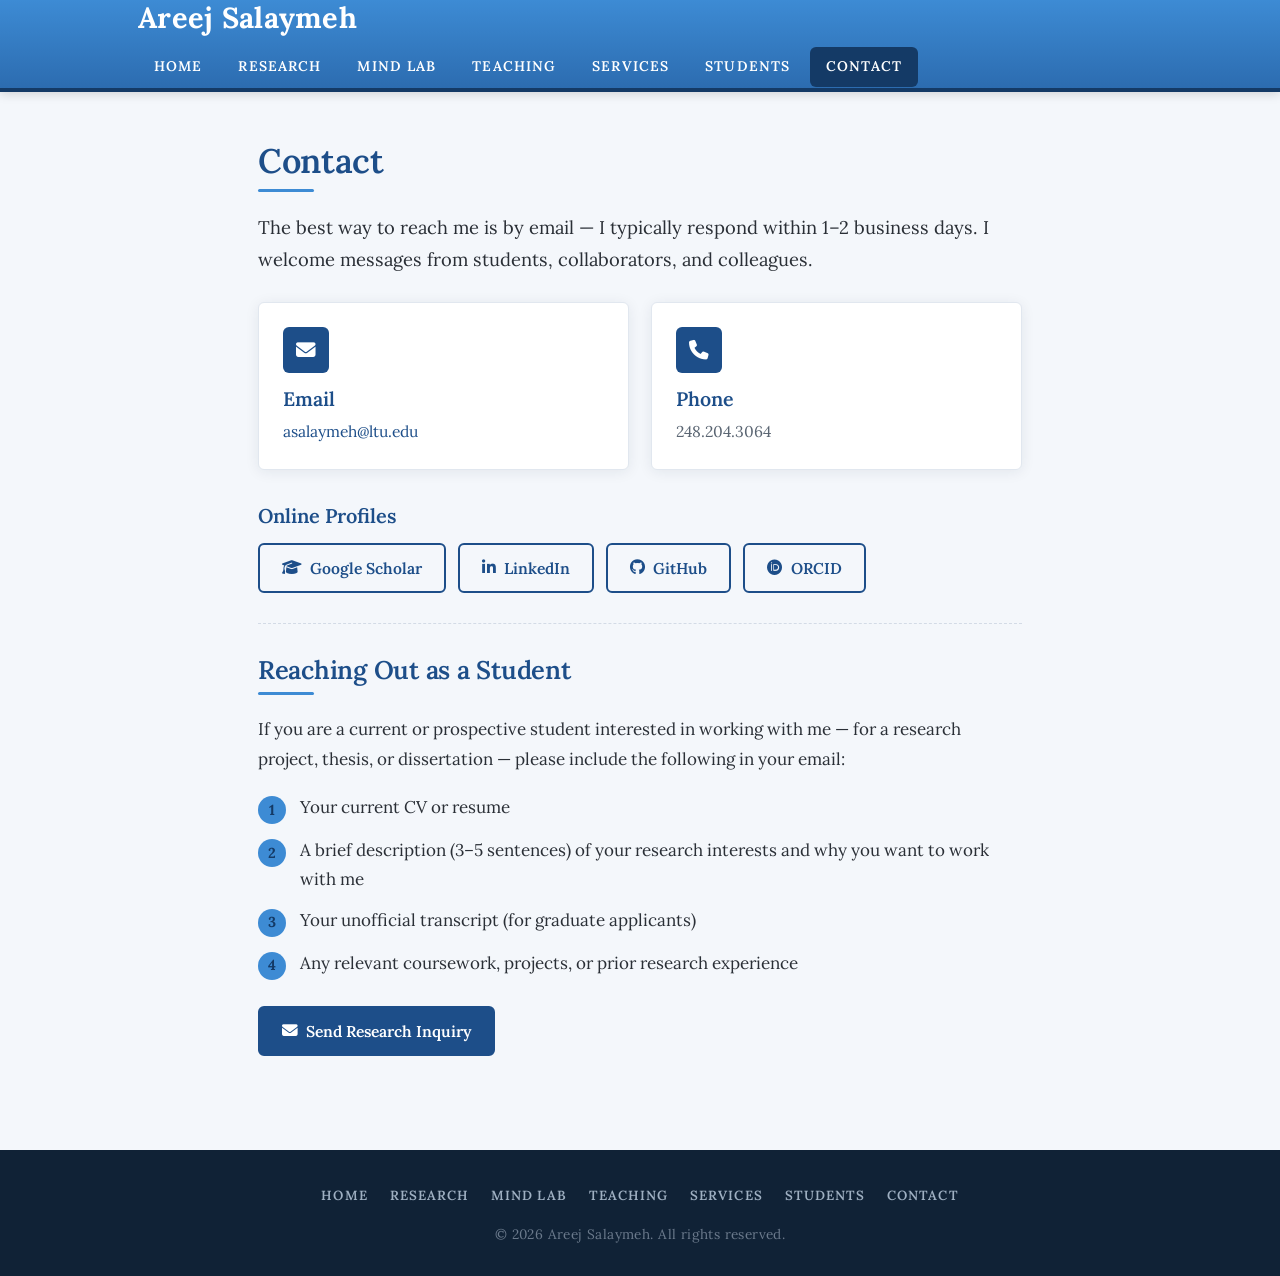
==== contact.html @ 2062618f "Add MIND Lab tab, page, and Home highlight - New mind-lab.html with Overview, Research Themes, Membe" ====
<!DOCTYPE html>
<html lang="en">
<head>
  <meta charset="UTF-8" />
  <meta name="viewport" content="width=device-width, initial-scale=1.0" />
  <title>Contact &mdash; Areej Salaymeh, Ph.D.</title>
  <meta name="description" content="Contact Dr. Areej Salaymeh." />
  <link rel="preconnect" href="https://fonts.googleapis.com" />
  <link rel="preconnect" href="https://fonts.gstatic.com" crossorigin />
  <link href="https://fonts.googleapis.com/css2?family=Lora:ital,wght@0,400;0,500;0,600;0,700;1,400&display=swap" rel="stylesheet" />
  <link rel="stylesheet" href="https://cdnjs.cloudflare.com/ajax/libs/font-awesome/6.5.0/css/all.min.css" />
  <link rel="stylesheet" href="assets/css/style.css" />
</head>
<body>

  <header class="site-header">
    <div class="container header-inner">
      <div class="brand">
        <a href="index.html"><span class="brand__name">Areej Salaymeh</span></a>
      </div>
      <button class="hamburger" aria-label="Toggle menu" aria-expanded="false"><span></span><span></span><span></span></button>
      <nav class="menu">
        <ul>
          <li><a href="index.html">Home</a></li>
          <li><a href="research.html">Research</a></li>
          <li><a href="mind-lab.html">MIND Lab</a></li>
          <li><a href="teaching.html">Teaching</a></li>
          <li><a href="services.html">Services</a></li>
          <li><a href="students.html">Students</a></li>
          <li><a href="contact.html">Contact</a></li>
        </ul>
      </nav>
    </div>
  </header>

  <div class="page page--single">
    <article class="post">
      <h2 class="post__title">Contact</h2>
      <div class="post__rule"></div>
      <div class="entry">
        <p class="lead">
          The best way to reach me is by email &mdash; I typically respond within 1&ndash;2 business days.
          I welcome messages from students, collaborators, and colleagues.
        </p>

        <div class="card-grid">
          <div class="card">
            <div class="card__icon"><i class="fas fa-envelope"></i></div>
            <h3>Email</h3>
            <p><a href="mailto:asalaymeh@ltu.edu">asalaymeh@ltu.edu</a></p>
          </div>
          <div class="card">
            <div class="card__icon"><i class="fas fa-phone"></i></div>
            <h3>Phone</h3>
            <p>248.204.3064</p>
          </div>
        </div>

        <h3 style="margin:34px 0 14px;">Online Profiles</h3>
        <div class="btn-row" style="margin-top:0;">
          <a href="https://scholar.google.com" target="_blank" rel="noopener" class="btn btn-outline"><i class="fas fa-graduation-cap"></i> Google Scholar</a>
          <a href="https://www.linkedin.com" target="_blank" rel="noopener" class="btn btn-outline"><i class="fab fa-linkedin-in"></i> LinkedIn</a>
          <a href="https://github.com/a-salaymeh" target="_blank" rel="noopener" class="btn btn-outline"><i class="fab fa-github"></i> GitHub</a>
          <a href="https://orcid.org" target="_blank" rel="noopener" class="btn btn-outline"><i class="fab fa-orcid"></i> ORCID</a>
        </div>
      </div>
    </article>

    <article class="post">
      <h3 class="post__title post__title--sub">Reaching Out as a Student</h3>
      <div class="post__rule"></div>
      <div class="entry">
        <p>
          If you are a current or prospective student interested in working with me &mdash; for a research
          project, thesis, or dissertation &mdash; please include the following in your email:
        </p>
        <ul class="steps">
          <li><span class="num">1</span><span>Your current CV or resume</span></li>
          <li><span class="num">2</span><span>A brief description (3&ndash;5 sentences) of your research interests and why you want to work with me</span></li>
          <li><span class="num">3</span><span>Your unofficial transcript (for graduate applicants)</span></li>
          <li><span class="num">4</span><span>Any relevant coursework, projects, or prior research experience</span></li>
        </ul>
        <div class="btn-row" style="margin-top:6px;">
          <a href="mailto:asalaymeh@ltu.edu?subject=Research%20Inquiry" class="btn btn-primary"><i class="fas fa-envelope"></i> Send Research Inquiry</a>
        </div>
      </div>
    </article>
  </div>

  <footer class="site-footer">
    <div class="container">
      <ul class="footer-menu">
        <li><a href="index.html">Home</a></li>
        <li><a href="research.html">Research</a></li>
        <li><a href="mind-lab.html">MIND Lab</a></li>
        <li><a href="teaching.html">Teaching</a></li>
        <li><a href="services.html">Services</a></li>
        <li><a href="students.html">Students</a></li>
        <li><a href="contact.html">Contact</a></li>
      </ul>
      <p class="copyright">&copy; 2026 Areej Salaymeh. All rights reserved.</p>
    </div>
  </footer>

  <script src="assets/js/main.js"></script>
</body>
</html>
---- assets/css/style.css ----
/* ============================================================
   Dr. Areej Salaymeh — Personal Academic Website
   style.css — green academic theme inspired by classic faculty
   pages, with a fresh, modern polish.
   ============================================================ */

/* ---------- Reset & Base ----------------------------------- */
*, *::before, *::after { box-sizing: border-box; margin: 0; padding: 0; }

:root {
  --bg:           #f4f7fb;   /* page background: cool light gray-blue */
  --card:         #ffffff;
  --blue:         #1d4e89;   /* primary: headings & links     */
  --blue-mid:     #2c6cb0;
  --blue-bright:  #3d8bd4;   /* header banner accent          */
  --blue-deep:    #143a66;   /* darker / hover                */
  --accent:       #5eb3f0;   /* bright accent                 */
  --text:         #2a2f36;
  --text-muted:   #5a6572;
  --footer:       #102236;
  --footer-text:  #9fb0c2;
  --border:       #d3dbe6;   /* separators                    */
  --border-solid: #e1e7ef;
  --radius: 6px;
  --shadow: 0 2px 14px rgba(20,40,70,.08);
  --shadow-lg: 0 8px 30px rgba(20,40,70,.14);
  --transition: 0.2s ease;
  --max-w: 1060px;
  --serif: 'Lora', 'Palatino Linotype', Palatino, Garamond, Georgia, 'Times New Roman', serif;
}

html { scroll-behavior: smooth; font-size: 17px; }

body {
  font-family: var(--serif);
  color: var(--text);
  background: var(--bg);
  line-height: 1.7;
  -webkit-font-smoothing: antialiased;
}

a { color: var(--blue); text-decoration: none; }
a:hover { color: var(--blue-deep); text-decoration: underline; }

img { max-width: 100%; display: block; }

h1, h2, h3, h4 {
  font-family: var(--serif);
  font-weight: 600;
  line-height: 1.25;
  color: var(--blue);
}

p { margin-bottom: 1rem; }
p:last-child { margin-bottom: 0; }

/* ---------- Layout ----------------------------------------- */
.container { max-width: var(--max-w); margin: 0 auto; padding: 0 28px; }

/* ---------- Header / Banner -------------------------------- */
.site-header {
  background: linear-gradient(180deg, var(--blue-bright) 0%, var(--blue-mid) 100%);
  border-bottom: 4px solid var(--blue-deep);
  position: sticky;
  top: 0;
  z-index: 100;
  box-shadow: 0 2px 10px rgba(0,0,0,.15);
}

.header-inner {
  display: flex;
  align-items: center;
  justify-content: space-between;
  min-height: 88px;
  flex-wrap: wrap;
  gap: 8px;
}

.brand {
  display: flex;
  flex-direction: column;
  line-height: 1.2;
}
.brand a { color: #fff; text-decoration: none; }
.brand a:hover { color: #fff; text-decoration: none; }
.brand__name {
  font-size: 1.7rem;
  font-weight: 700;
  letter-spacing: .01em;
}
.brand__name { color: #fff; }

/* Menu */
.menu ul {
  display: flex;
  align-items: center;
  gap: 4px;
  list-style: none;
}
.menu a {
  display: block;
  padding: 8px 16px;
  color: #fff;
  text-transform: uppercase;
  letter-spacing: .08em;
  font-size: .82rem;
  font-weight: 600;
  border-radius: var(--radius);
  transition: background var(--transition);
}
.menu a:hover {
  background: rgba(255,255,255,.16);
  color: #fff;
  text-decoration: none;
}
.menu a.active {
  background: var(--blue-deep);
  color: #fff;
}

.hamburger {
  display: none;
  flex-direction: column;
  gap: 5px;
  background: none;
  border: none;
  cursor: pointer;
  padding: 8px;
}
.hamburger span {
  width: 26px; height: 2px;
  background: #fff;
  border-radius: 2px;
}

/* ---------- Page Grid (home: two columns) ------------------ */
.page {
  display: grid;
  grid-template-columns: 300px 1fr;
  gap: 52px;
  padding: 48px 28px 64px;
  max-width: var(--max-w);
  margin: 0 auto;
  align-items: start;
}

/* Single-column inner pages */
.page--single {
  display: block;
  max-width: 820px;
  padding: 48px 28px 64px;
}

/* ---------- Sidebar ---------------------------------------- */
.sidebar { position: sticky; top: 112px; }

.sidebar__photo {
  width: 100%;
  max-width: 260px;
  border-radius: var(--radius);
  border: 5px solid #fff;
  box-shadow: var(--shadow);
  margin: 0 auto 22px;
}

.sidebar__initials {
  width: 220px; height: 220px;
  margin: 0 auto 22px;
  border-radius: var(--radius);
  background: var(--blue-deep);
  color: var(--accent);
  display: flex; align-items: center; justify-content: center;
  font-size: 4rem; font-weight: 700;
  border: 5px solid #fff;
  box-shadow: var(--shadow);
}

.sidebar__card {
  background: var(--card);
  border: 1px solid var(--border-solid);
  border-radius: var(--radius);
  padding: 22px 22px 24px;
  box-shadow: var(--shadow);
  text-align: center;
}

.sidebar__title {
  font-weight: 700;
  color: var(--blue);
  font-size: 1.05rem;
  line-height: 1.3;
  margin-bottom: 2px;
  white-space: nowrap;
}
.sidebar__dept {
  color: var(--text);
  font-size: .82rem;
  line-height: 1.35;
  margin-bottom: 10px;
  white-space: nowrap;
}
.sidebar__org {
  color: var(--text-muted);
  font-size: .8rem;
  margin-bottom: 10px;
  white-space: nowrap;
}
.sidebar__email {
  font-size: .92rem;
  margin-bottom: 0;
  word-break: break-word;
}

.sidebar__card h2 {
  font-size: 1.25rem;
  padding-bottom: 10px;
  margin-bottom: 16px;
  border-bottom: 2px solid var(--blue-bright);
}

.contact-row {
  display: flex;
  align-items: flex-start;
  gap: 12px;
  margin-bottom: 14px;
  font-size: .92rem;
}
.contact-row:last-child { margin-bottom: 0; }
.contact-row i {
  color: var(--blue-mid);
  width: 18px;
  text-align: center;
  margin-top: 5px;
  flex-shrink: 0;
}
.contact-row .label {
  display: block;
  font-size: .72rem;
  text-transform: uppercase;
  letter-spacing: .06em;
  color: var(--text-muted);
}

.sidebar__social {
  display: flex;
  justify-content: center;
  gap: 10px;
  margin-top: 18px;
  padding-top: 16px;
  border-top: 1px dashed var(--border);
}
.sidebar__social a {
  width: 36px; height: 36px;
  border-radius: var(--radius);
  background: var(--blue);
  color: #fff;
  display: flex; align-items: center; justify-content: center;
  font-size: .9rem;
  transition: background var(--transition);
}
.sidebar__social a:hover { background: var(--blue-deep); text-decoration: none; }

/* ---------- Content / Posts -------------------------------- */
.content { min-width: 0; }

.post {
  padding-bottom: 30px;
  margin-bottom: 30px;
  border-bottom: 1px dashed var(--border);
}
.post:last-child { border-bottom: none; margin-bottom: 0; }

.post__title {
  font-size: 2rem;
  letter-spacing: -.01em;
  margin-bottom: 6px;
}
.post__title--sub { font-size: 1.5rem; }

.post__rule {
  width: 56px; height: 3px;
  background: var(--blue-bright);
  border-radius: 2px;
  margin-bottom: 20px;
}

.entry { text-align: left; }
.entry p { line-height: 1.75; }
.entry strong { color: var(--text); font-weight: 700; }

.highlight {
  color: var(--blue-mid);
  font-weight: 700;
}

/* Research interest inline tags */
.interests {
  display: flex;
  flex-wrap: wrap;
  gap: 8px;
  margin-top: 18px;
}
.interest-tag {
  display: inline-block;
  padding: 5px 14px;
  border-radius: 20px;
  font-size: .82rem;
  font-weight: 600;
  background: rgba(61,139,212,.12);
  color: var(--blue-deep);
  border: 1px solid rgba(29,78,137,.20);
}

/* ---------- News list -------------------------------------- */
.news { list-style: none; }
.news li {
  padding: 12px 0 12px 26px;
  border-bottom: 1px dashed var(--border);
  position: relative;
  line-height: 1.6;
}
.news li:last-child { border-bottom: none; }
.news li::before {
  content: '';
  position: absolute;
  left: 4px; top: 22px;
  width: 8px; height: 8px;
  border-radius: 50%;
  background: var(--blue-bright);
}
.news .date {
  font-weight: 700;
  color: var(--blue-mid);
}

/* ---------- Buttons ---------------------------------------- */
.btn {
  display: inline-flex;
  align-items: center;
  gap: 8px;
  padding: 10px 22px;
  border-radius: var(--radius);
  font-family: var(--serif);
  font-weight: 600;
  font-size: .92rem;
  cursor: pointer;
  border: 2px solid var(--blue);
  transition: background var(--transition), color var(--transition);
}
.btn-primary { background: var(--blue); color: #fff; }
.btn-primary:hover { background: var(--blue-deep); color: #fff; text-decoration: none; }
.btn-outline { background: transparent; color: var(--blue); }
.btn-outline:hover { background: var(--blue); color: #fff; text-decoration: none; }

.btn-row { display: flex; gap: 12px; flex-wrap: wrap; margin-top: 22px; }

/* ---------- Inner-page section blocks ---------------------- */
.lead { font-size: 1.08rem; color: var(--text); margin-bottom: 24px; }

.card-grid {
  display: grid;
  grid-template-columns: repeat(2, 1fr);
  gap: 22px;
  margin-top: 26px;
}

.card {
  background: var(--card);
  border: 1px solid var(--border-solid);
  border-radius: var(--radius);
  padding: 24px;
  box-shadow: var(--shadow);
  transition: transform var(--transition), box-shadow var(--transition);
}
.card:hover { transform: translateY(-3px); box-shadow: var(--shadow-lg); }

.card__icon {
  width: 46px; height: 46px;
  border-radius: var(--radius);
  background: var(--blue);
  color: #fff;
  display: flex; align-items: center; justify-content: center;
  font-size: 1.15rem;
  margin-bottom: 14px;
}
.card h3 { font-size: 1.15rem; margin-bottom: 8px; }
.card p { font-size: .92rem; color: var(--text-muted); line-height: 1.65; }
.card .interests { margin-top: 12px; }

/* Publications */
.pub-year {
  font-size: 1.3rem;
  color: var(--blue);
  border-left: 4px solid var(--blue-bright);
  padding-left: 14px;
  margin: 36px 0 16px;
}
.pub-list { list-style: none; }
.pub-item {
  padding: 14px 0;
  border-bottom: 1px dashed var(--border);
  display: grid;
  grid-template-columns: 26px 1fr;
  gap: 12px;
}
.pub-item:last-child { border-bottom: none; }
.pub-num { color: var(--blue-bright); font-weight: 700; }
.pub-title { font-weight: 600; color: var(--text); }
.pub-authors { font-size: .92rem; color: var(--text-muted); }
.pub-venue { font-size: .9rem; font-style: italic; color: var(--blue); }

.empty-state {
  text-align: center;
  padding: 50px 20px;
  color: var(--text-muted);
  background: var(--card);
  border: 1px dashed var(--border);
  border-radius: var(--radius);
}
.empty-state i { font-size: 2.4rem; color: var(--blue-bright); margin-bottom: 14px; }

/* Courses taught */
.course-org {
  font-size: 1.3rem;
  font-weight: 700;
  color: var(--blue);
  margin: 32px 0 2px;
}
.course-org:first-of-type { margin-top: 10px; }
.course-org__note {
  display: block;
  font-size: .85rem;
  font-weight: 400;
  font-style: italic;
  color: var(--text-muted);
  margin-top: 1px;
  margin-bottom: 6px;
}
.course-list { list-style: none; margin-top: 12px; }
.course {
  padding: 7px 0;
  border-bottom: 1px dashed var(--border);
  line-height: 1.5;
}
.course:last-child { border-bottom: none; }
.course__head { display: inline; }
.course__code {
  font-weight: 700;
  color: var(--blue-mid);
  margin-right: 6px;
}
.course__name { font-weight: 600; color: var(--text); }
.course__terms {
  display: inline;
  font-size: .85rem;
  color: var(--text-muted);
}
.course__terms::before { content: " \2014 "; }

/* Graduate research lab alumni */
.alumni-list { list-style: none; }
.alum {
  padding: 13px 0;
  border-bottom: 1px dashed var(--border);
}
.alum:last-child { border-bottom: none; }
.alum__name {
  display: block;
  font-weight: 700;
  color: var(--blue);
  font-size: 1.02rem;
}
.alum__project {
  display: block;
  font-style: italic;
  color: var(--text-muted);
  font-size: .94rem;
  line-height: 1.55;
  margin-top: 4px;
}
.alum__award {
  display: inline-block;
  margin-top: 8px;
  font-size: .8rem;
  font-weight: 600;
  color: var(--blue-deep);
  background: rgba(61,139,212,.12);
  border: 1px solid rgba(29,78,137,.20);
  border-radius: 20px;
  padding: 3px 12px;
}
.alum__award i { color: var(--blue-mid); margin-right: 5px; }
.alum__date {
  display: block;
  font-size: .82rem;
  color: var(--text-muted);
  margin-top: 6px;
}

/* Lab highlight callout (home page) */
.lab-callout {
  display: flex;
  gap: 18px;
  align-items: flex-start;
  background: linear-gradient(135deg, rgba(61,139,212,.12), rgba(29,78,137,.08));
  border: 1px solid rgba(29,78,137,.18);
  border-radius: var(--radius);
  padding: 22px 24px;
}
.lab-callout__icon {
  flex-shrink: 0;
  width: 50px; height: 50px;
  border-radius: var(--radius);
  background: var(--blue);
  color: #fff;
  display: flex; align-items: center; justify-content: center;
  font-size: 1.3rem;
}
.lab-callout h3 { font-size: 1.3rem; margin-bottom: 6px; }
.lab-callout p { font-size: .95rem; color: var(--text); margin-bottom: 14px; }
@media (max-width: 520px) { .lab-callout { flex-direction: column; gap: 12px; } }

/* Lab member card */
.member {
  display: flex;
  gap: 16px;
  align-items: center;
  padding: 14px 0;
  border-bottom: 1px dashed var(--border);
}
.member:last-child { border-bottom: none; }
.member__photo {
  width: 64px; height: 64px;
  border-radius: 50%;
  object-fit: cover;
  border: 2px solid #fff;
  box-shadow: var(--shadow);
  flex-shrink: 0;
}
.member__name { font-weight: 700; color: var(--blue); }
.member__role { font-size: .9rem; color: var(--text-muted); }

/* Photo gallery */
.gallery {
  display: grid;
  grid-template-columns: repeat(2, 1fr);
  gap: 16px;
}
.gallery__item {
  display: block;
  border-radius: var(--radius);
  overflow: hidden;
  box-shadow: var(--shadow);
  aspect-ratio: 3 / 2;
  background: var(--card);
}
.gallery__item img {
  width: 100%;
  height: 100%;
  object-fit: cover;
  transition: transform .3s ease;
}
.gallery__item:hover img { transform: scale(1.04); }
@media (max-width: 560px) { .gallery { grid-template-columns: 1fr; } }

/* Numbered list (student guide) */
.steps { list-style: none; display: flex; flex-direction: column; gap: 12px; margin: 18px 0 26px; }
.steps li { display: flex; gap: 14px; align-items: flex-start; }
.steps .num {
  width: 28px; height: 28px;
  border-radius: 50%;
  background: var(--blue-bright);
  color: var(--blue-deep);
  display: flex; align-items: center; justify-content: center;
  font-weight: 700; font-size: .85rem;
  flex-shrink: 0; margin-top: 3px;
}

/* ---------- Footer ----------------------------------------- */
.site-footer {
  background: var(--footer);
  color: var(--footer-text);
  padding: 30px 0;
  text-align: center;
}
.footer-menu {
  list-style: none;
  display: flex;
  justify-content: center;
  flex-wrap: wrap;
  gap: 6px 22px;
  margin-bottom: 14px;
}
.footer-menu a {
  color: var(--footer-text);
  text-transform: uppercase;
  letter-spacing: .08em;
  font-size: .78rem;
  font-weight: 600;
}
.footer-menu a:hover { color: var(--accent); text-decoration: none; }
.site-footer .copyright {
  font-size: .8rem;
  letter-spacing: .03em;
  color: #6b7a8c;
  margin: 0;
}

/* ---------- Scroll animations ------------------------------ */
.fade-up { opacity: 0; transform: translateY(16px); transition: opacity .5s ease, transform .5s ease; }
.fade-up.visible { opacity: 1; transform: translateY(0); }

/* ---------- Responsive ------------------------------------- */
@media (max-width: 880px) {
  .page { grid-template-columns: 1fr; gap: 36px; }
  .sidebar { position: static; order: -1; max-width: 420px; margin: 0 auto; width: 100%; }
  .card-grid { grid-template-columns: 1fr; }
}

@media (max-width: 680px) {
  html { font-size: 16px; }
  .header-inner { min-height: 64px; }
  .brand__name { font-size: 1.4rem; }
  .menu { display: none; width: 100%; }
  .menu.open { display: block; }
  .menu ul { flex-direction: column; align-items: stretch; padding: 8px 0 12px; gap: 2px; }
  .menu a { padding: 10px 8px; }
  .hamburger { display: flex; position: absolute; right: 24px; top: 18px; }
  .header-inner { position: relative; }
  .post__title { font-size: 1.7rem; }
}
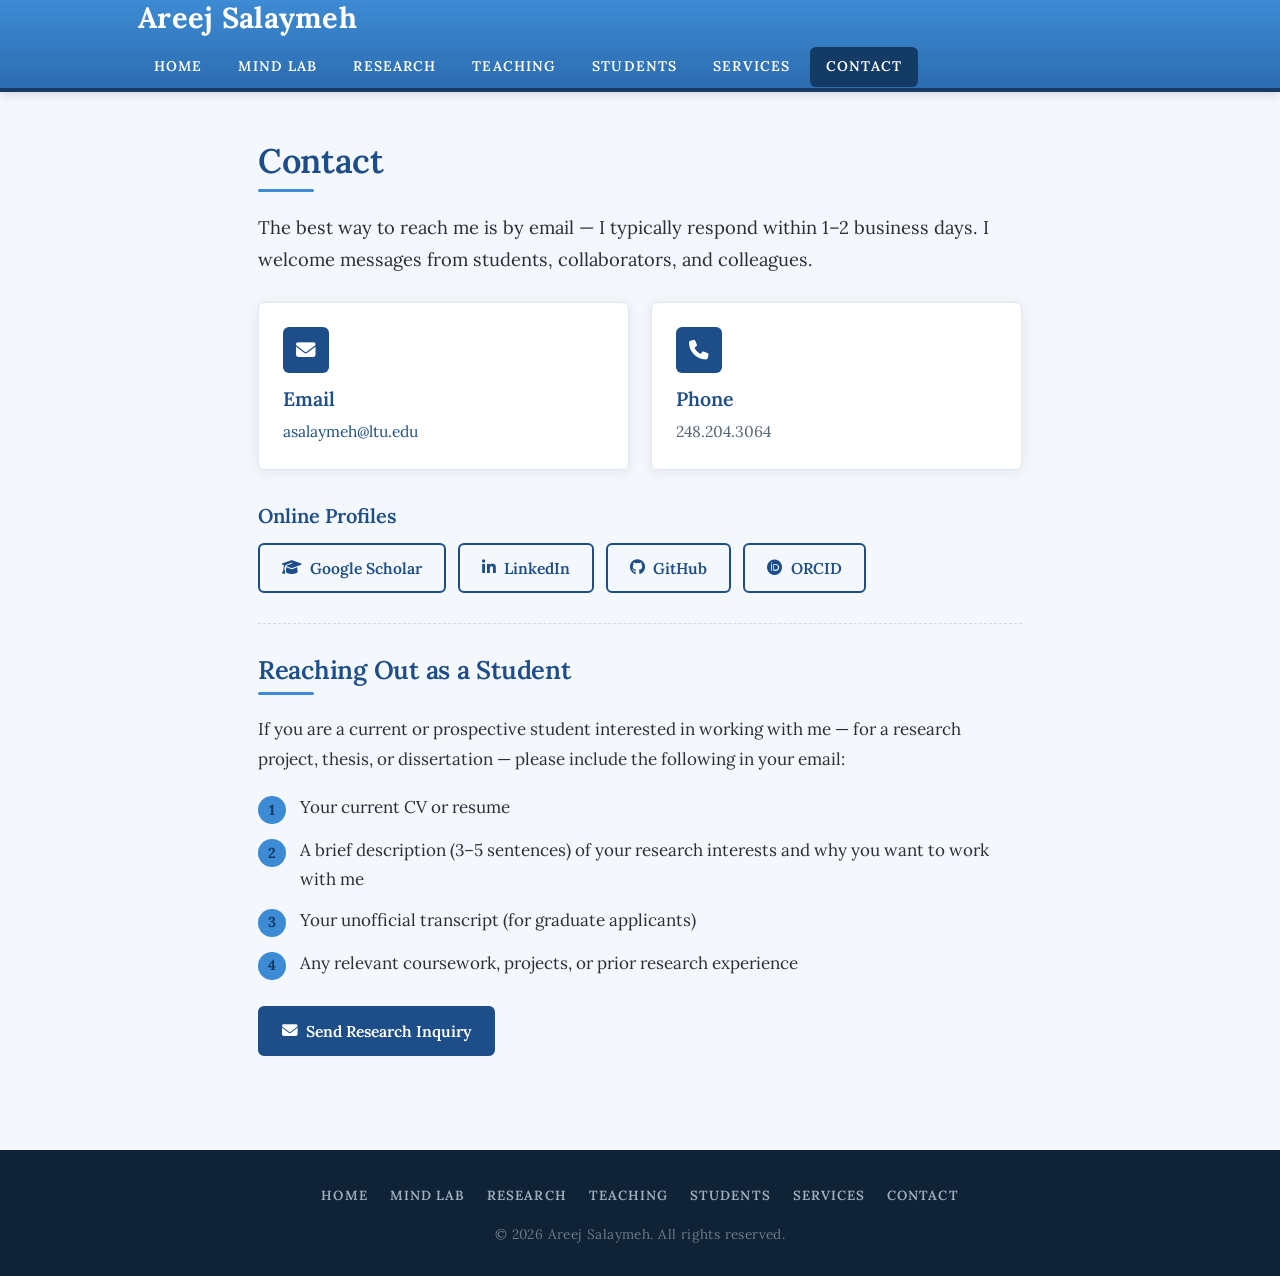
==== commit 910c7f5d: "Reorder nav tabs: Home, MIND Lab, Research, Teaching, Students, Services, Contact Co-Authored-By: Cl" ====
--- a/contact.html
+++ b/contact.html
@@ -9,6 +9,7 @@
   <link rel="preconnect" href="https://fonts.gstatic.com" crossorigin />
   <link href="https://fonts.googleapis.com/css2?family=Lora:ital,wght@0,400;0,500;0,600;0,700;1,400&display=swap" rel="stylesheet" />
   <link rel="stylesheet" href="https://cdnjs.cloudflare.com/ajax/libs/font-awesome/6.5.0/css/all.min.css" />
+  <link rel="icon" type="image/svg+xml" href="assets/img/mind-lab-badge.svg" />
   <link rel="stylesheet" href="assets/css/style.css" />
 </head>
 <body>
@@ -22,11 +23,11 @@
       <nav class="menu">
         <ul>
           <li><a href="index.html">Home</a></li>
+          <li><a href="mind-lab.html">MIND Lab</a></li>
           <li><a href="research.html">Research</a></li>
-          <li><a href="mind-lab.html">MIND Lab</a></li>
           <li><a href="teaching.html">Teaching</a></li>
+          <li><a href="students.html">Students</a></li>
           <li><a href="services.html">Services</a></li>
-          <li><a href="students.html">Students</a></li>
           <li><a href="contact.html">Contact</a></li>
         </ul>
       </nav>
@@ -91,11 +92,11 @@
     <div class="container">
       <ul class="footer-menu">
         <li><a href="index.html">Home</a></li>
+        <li><a href="mind-lab.html">MIND Lab</a></li>
         <li><a href="research.html">Research</a></li>
-        <li><a href="mind-lab.html">MIND Lab</a></li>
         <li><a href="teaching.html">Teaching</a></li>
+        <li><a href="students.html">Students</a></li>
         <li><a href="services.html">Services</a></li>
-        <li><a href="students.html">Students</a></li>
         <li><a href="contact.html">Contact</a></li>
       </ul>
       <p class="copyright">&copy; 2026 Areej Salaymeh. All rights reserved.</p>
--- a/assets/css/style.css
+++ b/assets/css/style.css
@@ -497,6 +497,23 @@
   margin-top: 6px;
 }
 
+/* Lab page logo */
+.lab-logo {
+  display: block;
+  width: 150px;
+  max-width: 45%;
+  height: auto;
+  margin: 0 0 14px;
+}
+
+/* Lab page subtitle */
+.lab-subtitle {
+  color: var(--text-muted);
+  font-size: 1.05rem;
+  font-style: italic;
+  margin-bottom: 4px;
+}
+
 /* Lab highlight callout (home page) */
 .lab-callout {
   display: flex;
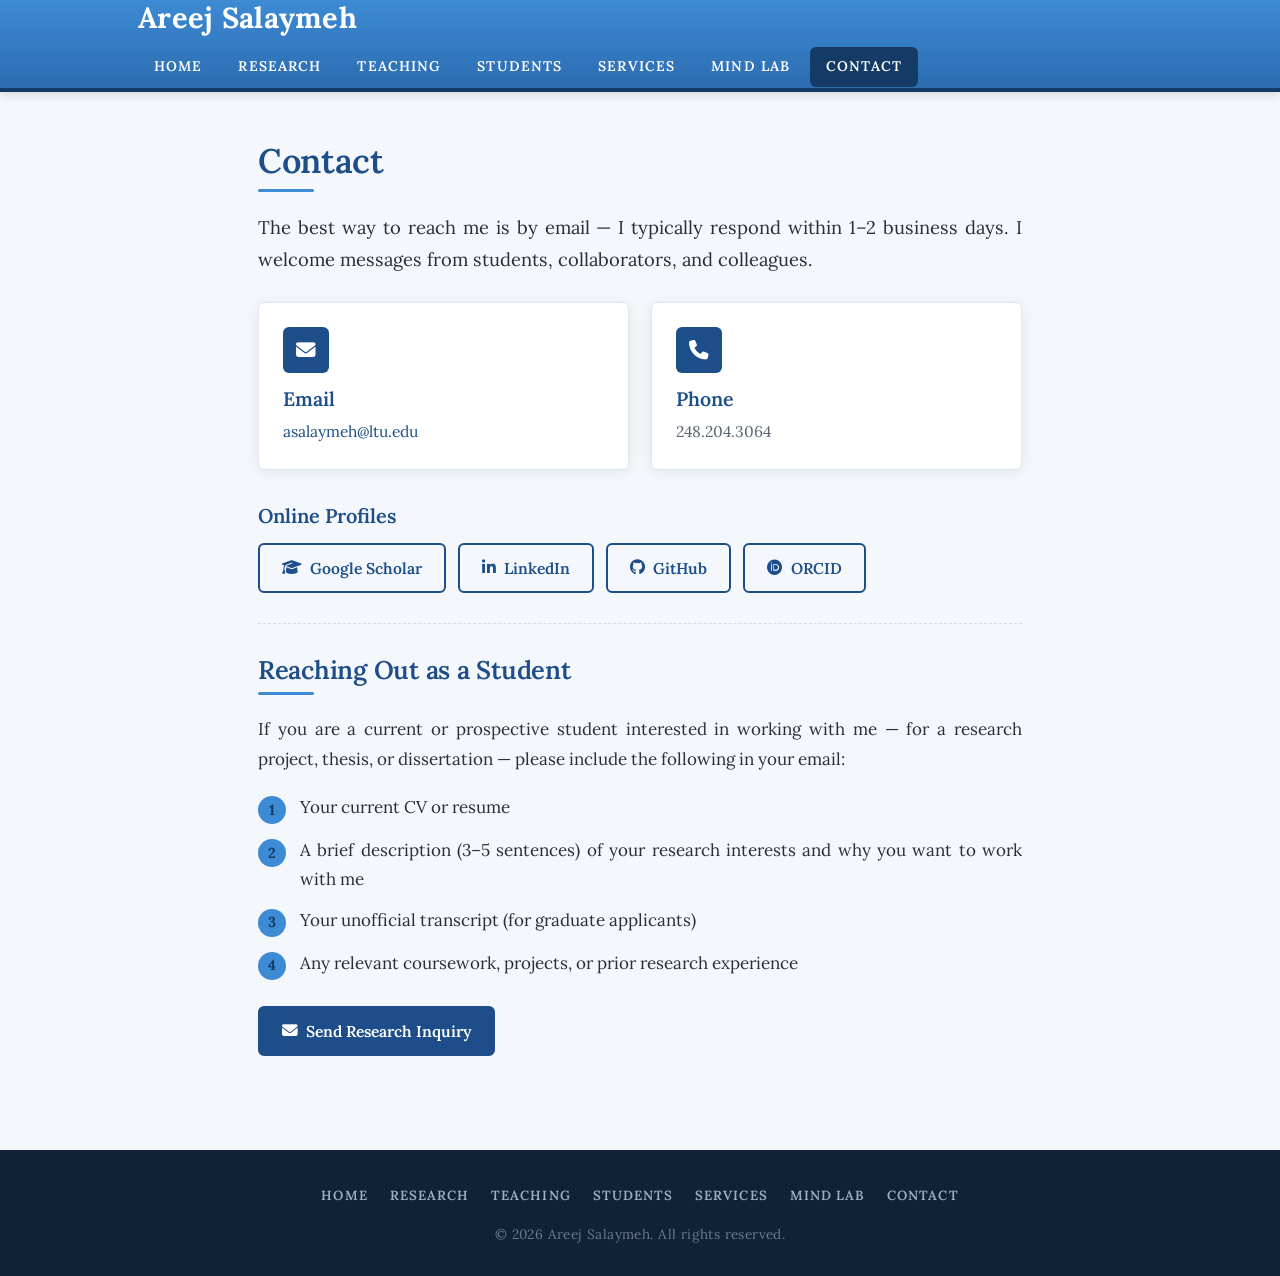
==== commit 05d718f4: "Move MIND Lab tab before Contact in all pages" ====
--- a/contact.html
+++ b/contact.html
@@ -1,4 +1,4 @@
-<!DOCTYPE html>
+﻿<!DOCTYPE html>
 <html lang="en">
 <head>
   <meta charset="UTF-8" />
@@ -23,11 +23,11 @@
       <nav class="menu">
         <ul>
           <li><a href="index.html">Home</a></li>
-          <li><a href="mind-lab.html">MIND Lab</a></li>
           <li><a href="research.html">Research</a></li>
           <li><a href="teaching.html">Teaching</a></li>
           <li><a href="students.html">Students</a></li>
           <li><a href="services.html">Services</a></li>
+          <li><a href="mind-lab.html">MIND Lab</a></li>
           <li><a href="contact.html">Contact</a></li>
         </ul>
       </nav>
@@ -92,11 +92,11 @@
     <div class="container">
       <ul class="footer-menu">
         <li><a href="index.html">Home</a></li>
-        <li><a href="mind-lab.html">MIND Lab</a></li>
         <li><a href="research.html">Research</a></li>
         <li><a href="teaching.html">Teaching</a></li>
         <li><a href="students.html">Students</a></li>
         <li><a href="services.html">Services</a></li>
+        <li><a href="mind-lab.html">MIND Lab</a></li>
         <li><a href="contact.html">Contact</a></li>
       </ul>
       <p class="copyright">&copy; 2026 Areej Salaymeh. All rights reserved.</p>
--- a/assets/css/style.css
+++ b/assets/css/style.css
@@ -284,7 +284,7 @@
   margin-bottom: 20px;
 }
 
-.entry { text-align: left; }
+.entry { text-align: justify; }
 .entry p { line-height: 1.75; }
 .entry strong { color: var(--text); font-weight: 700; }
 
@@ -314,10 +314,12 @@
 /* ---------- News list -------------------------------------- */
 .news { list-style: none; }
 .news li {
-  padding: 12px 0 12px 26px;
+  padding: 6px 0 6px 26px;
   border-bottom: 1px dashed var(--border);
   position: relative;
-  line-height: 1.6;
+  line-height: 1.5;
+  font-size: .88rem;
+  text-align: justify;
 }
 .news li:last-child { border-bottom: none; }
 .news li::before {
@@ -329,8 +331,8 @@
   background: var(--blue-bright);
 }
 .news .date {
-  font-weight: 700;
-  color: var(--blue-mid);
+  font-weight: 400;
+  color: inherit;
 }
 
 /* ---------- Buttons ---------------------------------------- */
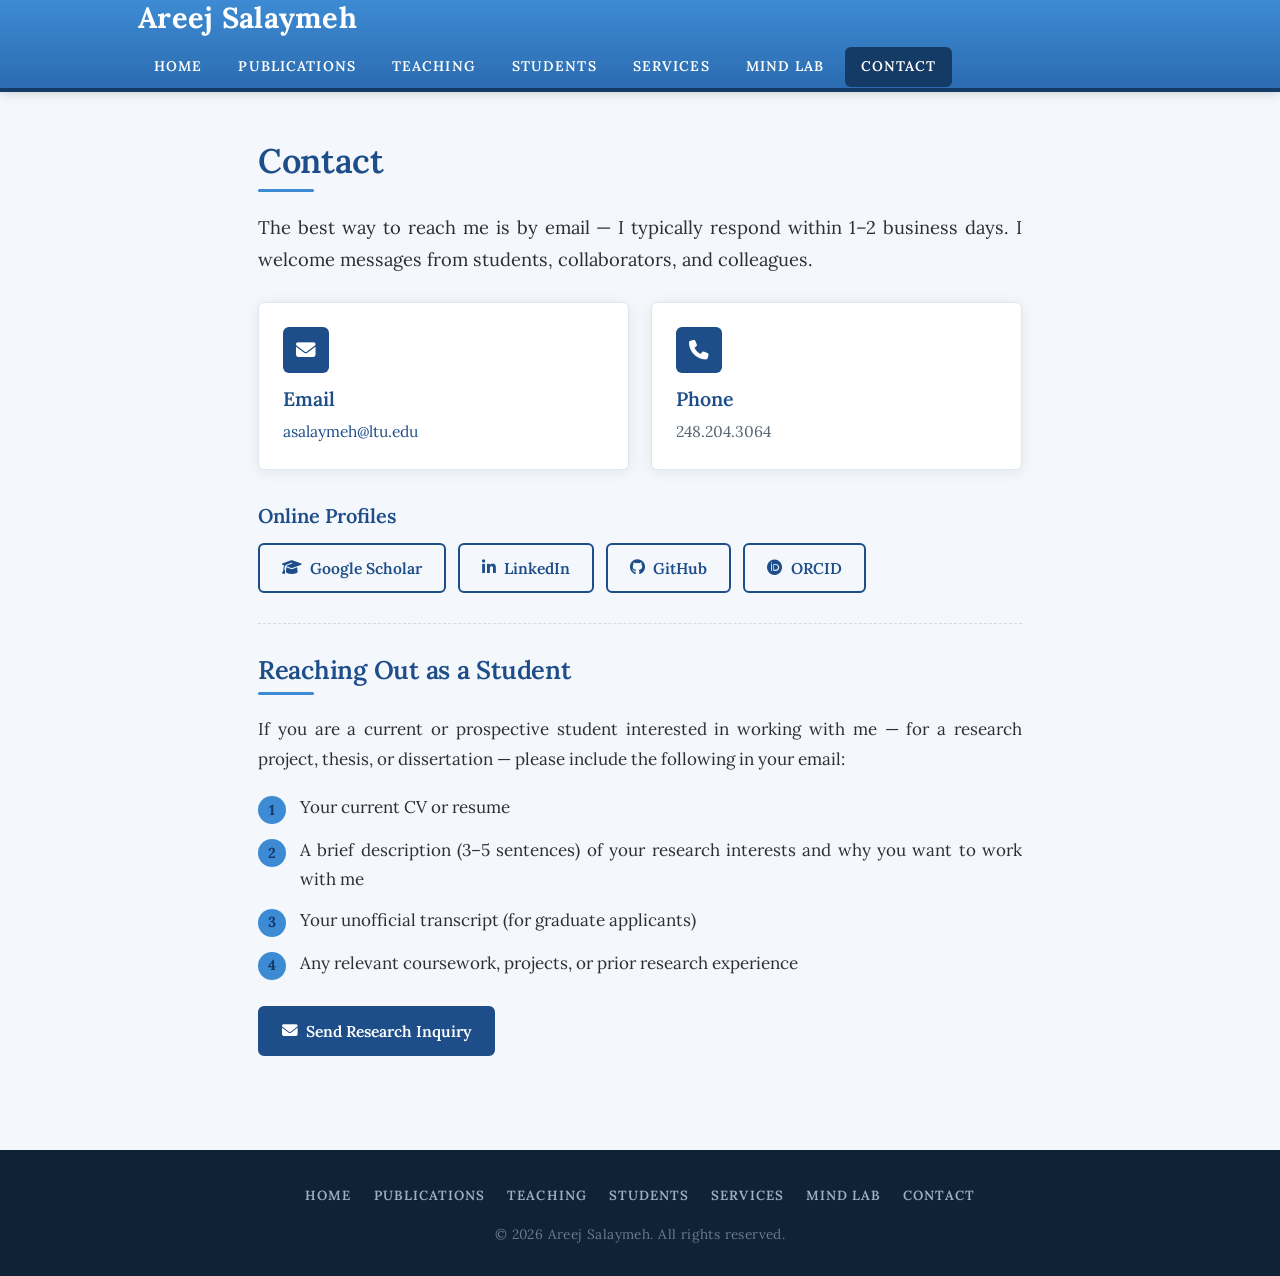
==== commit bf61dc33: "Rename Research tab to Publications, remove intro and research areas sections" ====
--- a/contact.html
+++ b/contact.html
@@ -23,7 +23,7 @@
       <nav class="menu">
         <ul>
           <li><a href="index.html">Home</a></li>
-          <li><a href="research.html">Research</a></li>
+          <li><a href="publications.html">Publications</a></li>
           <li><a href="teaching.html">Teaching</a></li>
           <li><a href="students.html">Students</a></li>
           <li><a href="services.html">Services</a></li>
@@ -92,7 +92,7 @@
     <div class="container">
       <ul class="footer-menu">
         <li><a href="index.html">Home</a></li>
-        <li><a href="research.html">Research</a></li>
+        <li><a href="publications.html">Publications</a></li>
         <li><a href="teaching.html">Teaching</a></li>
         <li><a href="students.html">Students</a></li>
         <li><a href="services.html">Services</a></li>
--- a/assets/css/style.css
+++ b/assets/css/style.css
@@ -399,17 +399,13 @@
 }
 .pub-list { list-style: none; }
 .pub-item {
-  padding: 14px 0;
+  padding: 5px 0;
   border-bottom: 1px dashed var(--border);
-  display: grid;
-  grid-template-columns: 26px 1fr;
-  gap: 12px;
+  font-size: .85rem;
+  line-height: 1.5;
+  text-align: justify;
 }
 .pub-item:last-child { border-bottom: none; }
-.pub-num { color: var(--blue-bright); font-weight: 700; }
-.pub-title { font-weight: 600; color: var(--text); }
-.pub-authors { font-size: .92rem; color: var(--text-muted); }
-.pub-venue { font-size: .9rem; font-style: italic; color: var(--blue); }
 
 .empty-state {
   text-align: center;
@@ -462,15 +458,15 @@
 /* Graduate research lab alumni */
 .alumni-list { list-style: none; }
 .alum {
-  padding: 13px 0;
+  padding: 6px 0;
   border-bottom: 1px dashed var(--border);
 }
 .alum:last-child { border-bottom: none; }
 .alum__name {
   display: block;
-  font-weight: 700;
+  font-weight: 600;
   color: var(--blue);
-  font-size: 1.02rem;
+  font-size: .92rem;
 }
 .alum__project {
   display: block;
@@ -480,18 +476,20 @@
   line-height: 1.55;
   margin-top: 4px;
 }
+.alum__project::before {
+  content: "Project: ";
+  font-style: normal;
+  font-weight: 600;
+  color: var(--text);
+}
 .alum__award {
-  display: inline-block;
-  margin-top: 8px;
-  font-size: .8rem;
-  font-weight: 600;
-  color: var(--blue-deep);
-  background: rgba(61,139,212,.12);
-  border: 1px solid rgba(29,78,137,.20);
-  border-radius: 20px;
-  padding: 3px 12px;
-}
-.alum__award i { color: var(--blue-mid); margin-right: 5px; }
+  display: block;
+  margin-top: 4px;
+  font-size: .88rem;
+  font-weight: 400;
+  color: var(--text-muted);
+}
+.alum__award i { color: var(--blue-mid); margin-right: 4px; }
 .alum__date {
   display: block;
   font-size: .82rem;
@@ -499,21 +497,28 @@
   margin-top: 6px;
 }
 
-/* Lab page logo */
+/* Lab page header — logo left, text right */
+.lab-header {
+  display: flex;
+  align-items: center;
+  gap: 28px;
+  margin-bottom: 6px;
+}
 .lab-logo {
   display: block;
-  width: 150px;
-  max-width: 45%;
-  height: auto;
-  margin: 0 0 14px;
-}
+  width: 240px;
+  height: 240px;
+  flex-shrink: 0;
+}
+.lab-header__text { display: flex; flex-direction: column; gap: 6px; }
+.lab-header__title { margin: 0; }
 
 /* Lab page subtitle */
 .lab-subtitle {
   color: var(--text-muted);
   font-size: 1.05rem;
   font-style: italic;
-  margin-bottom: 4px;
+  margin: 0;
 }
 
 /* Lab highlight callout (home page) */
@@ -559,6 +564,82 @@
 .member__name { font-weight: 700; color: var(--blue); }
 .member__role { font-size: .9rem; color: var(--text-muted); }
 
+/* MIND Lab photo banner */
+.lab-photo-banner {
+  background: var(--footer);
+  padding: 32px 0 28px;
+  overflow: hidden;
+  position: relative;
+}
+.lab-photo-strip {
+  display: flex;
+  gap: 24px;
+  padding: 16px 48px 20px;
+  overflow-x: auto;
+  align-items: center;
+  scrollbar-width: none;
+}
+.lab-photo-strip::-webkit-scrollbar { display: none; }
+.lab-photo-frame {
+  flex-shrink: 0;
+  background: #fff;
+  padding: 7px 7px 26px;
+  box-shadow: 0 6px 24px rgba(0,0,0,.55), 0 1px 4px rgba(0,0,0,.35);
+  border-radius: 2px;
+  pointer-events: none;
+  user-select: none;
+  transition: transform .3s ease;
+}
+.lab-photo-frame img {
+  display: block;
+  height: 190px;
+  width: auto;
+  pointer-events: none;
+  user-select: none;
+  border-radius: 1px;
+}
+.lab-photo-frame:nth-child(1)  { transform: rotate(-2.1deg); }
+.lab-photo-frame:nth-child(2)  { transform: rotate(1.6deg);  }
+.lab-photo-frame:nth-child(3)  { transform: rotate(-0.8deg); }
+.lab-photo-frame:nth-child(4)  { transform: rotate(2.4deg);  }
+.lab-photo-frame:nth-child(5)  { transform: rotate(-1.7deg); }
+.lab-photo-frame:nth-child(6)  { transform: rotate(1.1deg);  }
+.lab-photo-frame:nth-child(7)  { transform: rotate(-2.5deg); }
+.lab-photo-frame:nth-child(8)  { transform: rotate(0.9deg);  }
+.lab-photo-frame:nth-child(9)  { transform: rotate(-1.3deg); }
+.lab-photo-frame:nth-child(10) { transform: rotate(2.0deg);  }
+
+.banner-arrow {
+  position: absolute;
+  top: 50%;
+  transform: translateY(-50%);
+  z-index: 10;
+  background: rgba(255,255,255,0.82);
+  border: none;
+  color: var(--blue-deep);
+  width: 52px;
+  height: 52px;
+  border-radius: 50%;
+  cursor: pointer;
+  font-size: 1.25rem;
+  font-weight: 900;
+  display: flex;
+  align-items: center;
+  justify-content: center;
+  box-shadow: 0 3px 12px rgba(0,0,0,0.4);
+  transition: background .2s, opacity .25s;
+}
+.banner-arrow:hover { background: #fff; }
+.banner-arrow--left  { left: 14px;  opacity: 0; pointer-events: none; }
+.banner-arrow--right { right: 14px; }
+.banner-arrow--left.visible  { opacity: 1; pointer-events: auto; }
+.banner-arrow--right.hidden  { opacity: 0; pointer-events: none; }
+@keyframes arrow-hint {
+  0%, 100% { transform: translateY(-50%) translateX(0);   }
+  50%       { transform: translateY(-50%) translateX(5px); }
+}
+.banner-arrow--right { animation: arrow-hint 1s ease-in-out 1s 3; }
+
 /* Photo gallery */
 .gallery {
   display: grid;
@@ -572,6 +653,8 @@
   box-shadow: var(--shadow);
   aspect-ratio: 3 / 2;
   background: var(--card);
+  pointer-events: none;
+  cursor: default;
 }
 .gallery__item img {
   width: 100%;
@@ -580,7 +663,9 @@
   transition: transform .3s ease;
 }
 .gallery__item:hover img { transform: scale(1.04); }
-@media (max-width: 560px) { .gallery { grid-template-columns: 1fr; } }
+.gallery__item--wide { grid-column: span 2; aspect-ratio: 8 / 3; cursor: default; pointer-events: none; }
+.gallery__item--wide img { object-fit: contain; background: var(--card); }
+@media (max-width: 560px) { .gallery { grid-template-columns: 1fr; } .gallery__item--wide { grid-column: span 1; } }
 
 /* Numbered list (student guide) */
 .steps { list-style: none; display: flex; flex-direction: column; gap: 12px; margin: 18px 0 26px; }
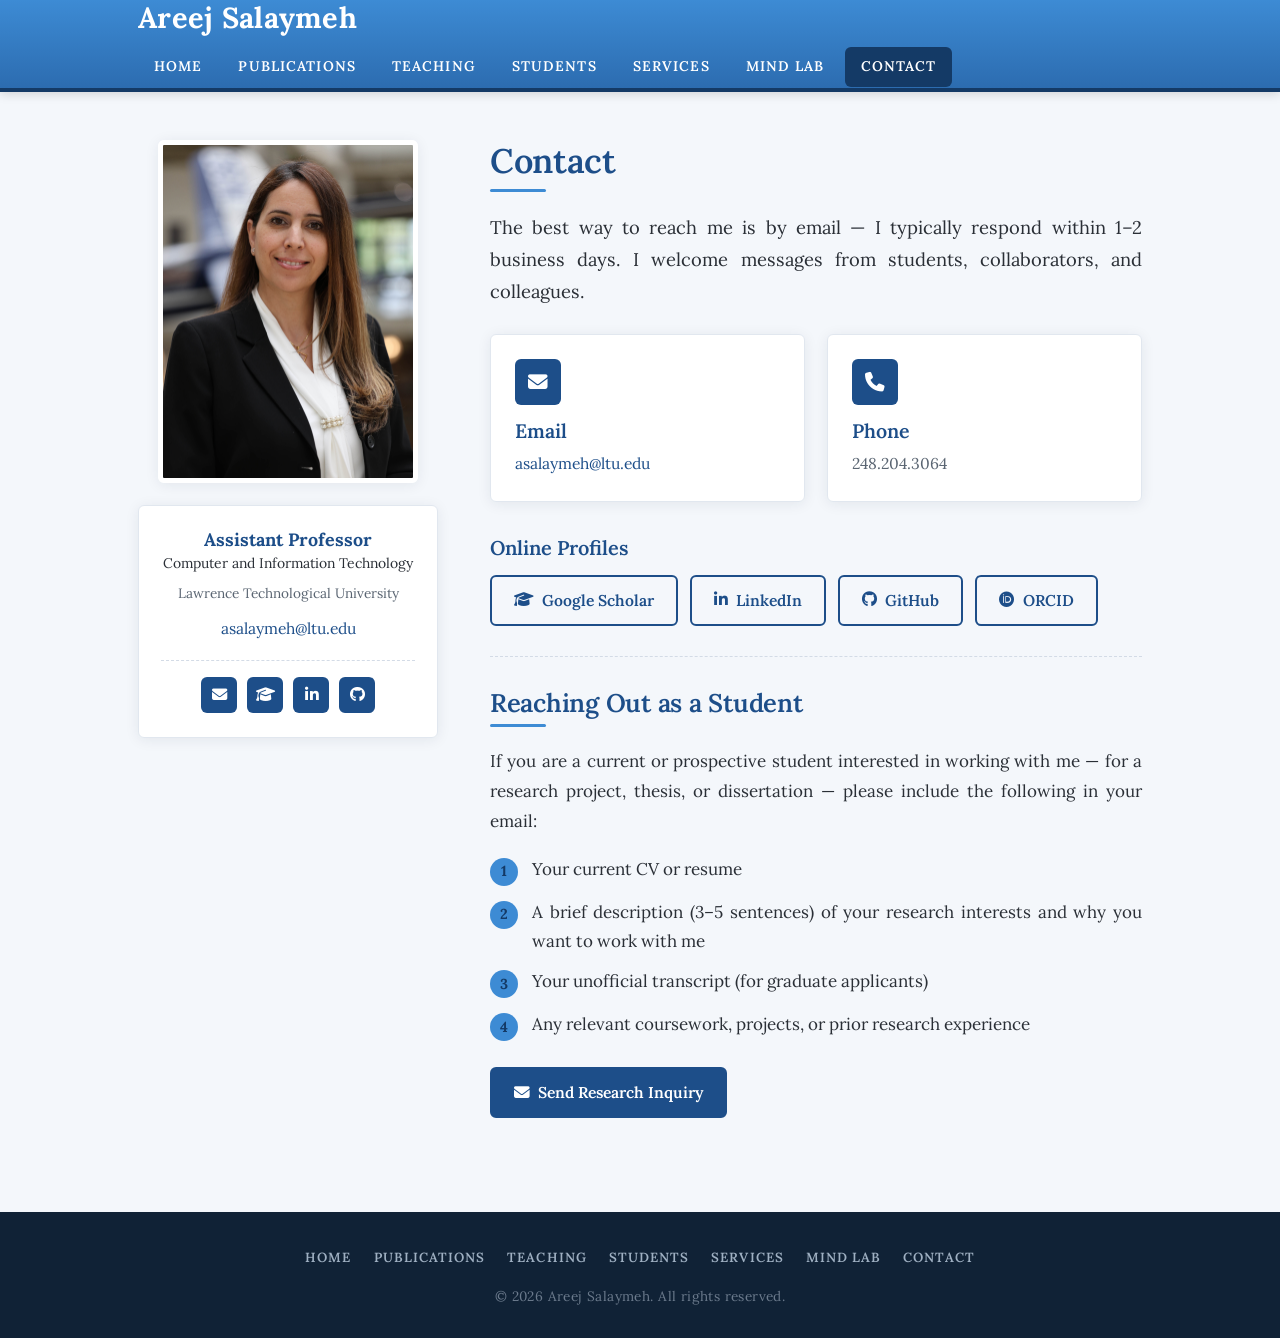
==== commit bb3c8c19: "Add sidebar with photo and info to all inner pages except MIND Lab" ====
--- a/contact.html
+++ b/contact.html
@@ -34,7 +34,34 @@
     </div>
   </header>
 
-  <div class="page page--single">
+  <div class="page">
+
+    <!-- Sidebar -->
+    <aside class="sidebar">
+      <img
+        src="assets/img/profile.jpg"
+        alt="Dr. Areej Salaymeh"
+        class="sidebar__photo"
+        onerror="this.style.display='none'; this.nextElementSibling.style.display='flex';"
+      />
+      <div class="sidebar__initials" style="display:none;">AS</div>
+
+      <div class="sidebar__card">
+        <p class="sidebar__title">Assistant Professor</p>
+        <p class="sidebar__dept">Computer and Information Technology</p>
+        <p class="sidebar__org">Lawrence Technological University</p>
+        <p class="sidebar__email"><a href="mailto:asalaymeh@ltu.edu">asalaymeh@ltu.edu</a></p>
+        <div class="sidebar__social">
+          <a href="mailto:asalaymeh@ltu.edu" title="Email" aria-label="Email"><i class="fas fa-envelope"></i></a>
+          <a href="https://scholar.google.com" target="_blank" rel="noopener" title="Google Scholar" aria-label="Google Scholar"><i class="fas fa-graduation-cap"></i></a>
+          <a href="https://www.linkedin.com" target="_blank" rel="noopener" title="LinkedIn" aria-label="LinkedIn"><i class="fab fa-linkedin-in"></i></a>
+          <a href="https://github.com/a-salaymeh" target="_blank" rel="noopener" title="GitHub" aria-label="GitHub"><i class="fab fa-github"></i></a>
+        </div>
+      </div>
+    </aside>
+
+    <!-- Content -->
+    <main class="content">
     <article class="post">
       <h2 class="post__title">Contact</h2>
       <div class="post__rule"></div>
@@ -86,6 +113,7 @@
         </div>
       </div>
     </article>
+  </main>
   </div>
 
   <footer class="site-footer">
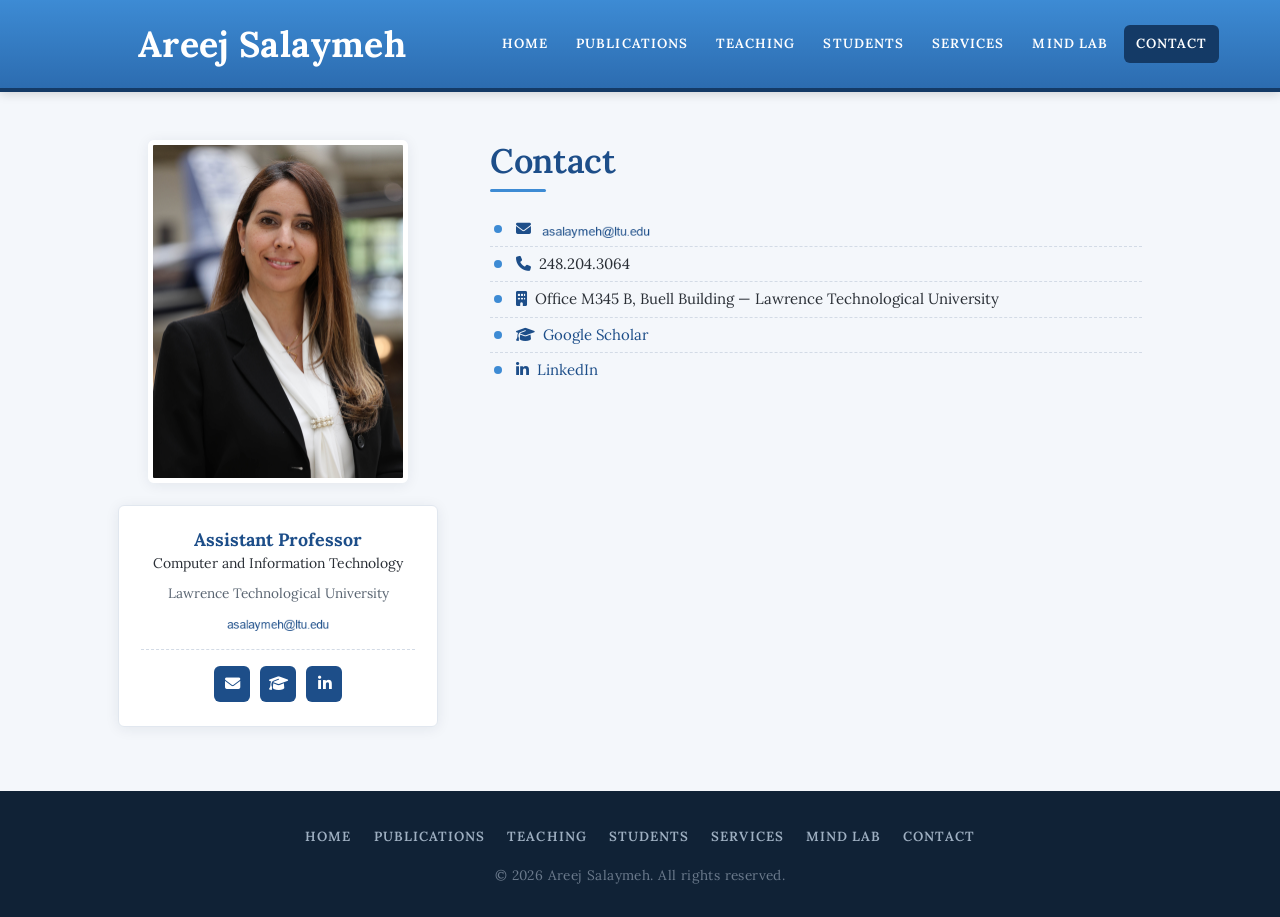
==== commit b5e531cf: "Add service gallery, featured video, publications cleanup, and MIND Lab updates - Add polaroid photo" ====
--- a/contact.html
+++ b/contact.html
@@ -50,12 +50,11 @@
         <p class="sidebar__title">Assistant Professor</p>
         <p class="sidebar__dept">Computer and Information Technology</p>
         <p class="sidebar__org">Lawrence Technological University</p>
-        <p class="sidebar__email"><a href="mailto:asalaymeh@ltu.edu">asalaymeh@ltu.edu</a></p>
+        <p class="sidebar__email"><img src="assets/img/email-address.png" alt="email address" style="height:1em;vertical-align:middle;" /></p>
         <div class="sidebar__social">
           <a href="mailto:asalaymeh@ltu.edu" title="Email" aria-label="Email"><i class="fas fa-envelope"></i></a>
           <a href="https://scholar.google.com" target="_blank" rel="noopener" title="Google Scholar" aria-label="Google Scholar"><i class="fas fa-graduation-cap"></i></a>
           <a href="https://www.linkedin.com" target="_blank" rel="noopener" title="LinkedIn" aria-label="LinkedIn"><i class="fab fa-linkedin-in"></i></a>
-          <a href="https://github.com/a-salaymeh" target="_blank" rel="noopener" title="GitHub" aria-label="GitHub"><i class="fab fa-github"></i></a>
         </div>
       </div>
     </aside>
@@ -65,53 +64,13 @@
     <article class="post">
       <h2 class="post__title">Contact</h2>
       <div class="post__rule"></div>
-      <div class="entry">
-        <p class="lead">
-          The best way to reach me is by email &mdash; I typically respond within 1&ndash;2 business days.
-          I welcome messages from students, collaborators, and colleagues.
-        </p>
-
-        <div class="card-grid">
-          <div class="card">
-            <div class="card__icon"><i class="fas fa-envelope"></i></div>
-            <h3>Email</h3>
-            <p><a href="mailto:asalaymeh@ltu.edu">asalaymeh@ltu.edu</a></p>
-          </div>
-          <div class="card">
-            <div class="card__icon"><i class="fas fa-phone"></i></div>
-            <h3>Phone</h3>
-            <p>248.204.3064</p>
-          </div>
-        </div>
-
-        <h3 style="margin:34px 0 14px;">Online Profiles</h3>
-        <div class="btn-row" style="margin-top:0;">
-          <a href="https://scholar.google.com" target="_blank" rel="noopener" class="btn btn-outline"><i class="fas fa-graduation-cap"></i> Google Scholar</a>
-          <a href="https://www.linkedin.com" target="_blank" rel="noopener" class="btn btn-outline"><i class="fab fa-linkedin-in"></i> LinkedIn</a>
-          <a href="https://github.com/a-salaymeh" target="_blank" rel="noopener" class="btn btn-outline"><i class="fab fa-github"></i> GitHub</a>
-          <a href="https://orcid.org" target="_blank" rel="noopener" class="btn btn-outline"><i class="fab fa-orcid"></i> ORCID</a>
-        </div>
-      </div>
-    </article>
-
-    <article class="post">
-      <h3 class="post__title post__title--sub">Reaching Out as a Student</h3>
-      <div class="post__rule"></div>
-      <div class="entry">
-        <p>
-          If you are a current or prospective student interested in working with me &mdash; for a research
-          project, thesis, or dissertation &mdash; please include the following in your email:
-        </p>
-        <ul class="steps">
-          <li><span class="num">1</span><span>Your current CV or resume</span></li>
-          <li><span class="num">2</span><span>A brief description (3&ndash;5 sentences) of your research interests and why you want to work with me</span></li>
-          <li><span class="num">3</span><span>Your unofficial transcript (for graduate applicants)</span></li>
-          <li><span class="num">4</span><span>Any relevant coursework, projects, or prior research experience</span></li>
-        </ul>
-        <div class="btn-row" style="margin-top:6px;">
-          <a href="mailto:asalaymeh@ltu.edu?subject=Research%20Inquiry" class="btn btn-primary"><i class="fas fa-envelope"></i> Send Research Inquiry</a>
-        </div>
-      </div>
+      <ul class="news">
+        <li><i class="fas fa-envelope" style="color:var(--blue);margin-right:8px;"></i><img src="assets/img/email-address.png" alt="email address" style="height:1.1em;vertical-align:middle;" /></li>
+        <li><i class="fas fa-phone" style="color:var(--blue);margin-right:8px;"></i>248.204.3064</li>
+        <li><i class="fas fa-building" style="color:var(--blue);margin-right:8px;"></i>Office M345 B, Buell Building &mdash; Lawrence Technological University</li>
+        <li><i class="fas fa-graduation-cap" style="color:var(--blue);margin-right:8px;"></i><a href="https://scholar.google.com" target="_blank" rel="noopener">Google Scholar</a></li>
+        <li><i class="fab fa-linkedin-in" style="color:var(--blue);margin-right:8px;"></i><a href="https://www.linkedin.com" target="_blank" rel="noopener">LinkedIn</a></li>
+      </ul>
     </article>
   </main>
   </div>
--- a/assets/css/style.css
+++ b/assets/css/style.css
@@ -43,6 +43,7 @@
 a:hover { color: var(--blue-deep); text-decoration: underline; }
 
 img { max-width: 100%; display: block; }
+img[alt="email address"] { display: inline-block; }
 
 h1, h2, h3, h4 {
   font-family: var(--serif);
@@ -68,12 +69,11 @@
 }
 
 .header-inner {
-  display: flex;
+  display: grid;
+  grid-template-columns: 300px 1fr;
+  gap: 52px;
   align-items: center;
-  justify-content: space-between;
   min-height: 88px;
-  flex-wrap: wrap;
-  gap: 8px;
 }
 
 .brand {
@@ -84,9 +84,10 @@
 .brand a { color: #fff; text-decoration: none; }
 .brand a:hover { color: #fff; text-decoration: none; }
 .brand__name {
-  font-size: 1.7rem;
+  font-size: 2.1rem;
   font-weight: 700;
   letter-spacing: .01em;
+  white-space: nowrap;
 }
 .brand__name { color: #fff; }
 
@@ -99,14 +100,15 @@
 }
 .menu a {
   display: block;
-  padding: 8px 16px;
+  padding: 8px 12px;
   color: #fff;
   text-transform: uppercase;
   letter-spacing: .08em;
-  font-size: .82rem;
+  font-size: .78rem;
   font-weight: 600;
   border-radius: var(--radius);
   transition: background var(--transition);
+  white-space: nowrap;
 }
 .menu a:hover {
   background: rgba(255,255,255,.16);
@@ -152,7 +154,7 @@
 }
 
 /* ---------- Sidebar ---------------------------------------- */
-.sidebar { position: sticky; top: 112px; }
+.sidebar { position: sticky; top: 112px; margin-left: -20px; }
 
 .sidebar__photo {
   width: 100%;
@@ -209,6 +211,8 @@
   font-size: .92rem;
   margin-bottom: 0;
   word-break: break-word;
+  display: flex;
+  justify-content: center;
 }
 
 .sidebar__card h2 {
@@ -275,7 +279,7 @@
   letter-spacing: -.01em;
   margin-bottom: 6px;
 }
-.post__title--sub { font-size: 1.5rem; }
+.post__title--sub { font-size: 1.1rem; }
 
 .post__rule {
   width: 56px; height: 3px;
@@ -325,7 +329,7 @@
 .news li::before {
   content: '';
   position: absolute;
-  left: 4px; top: 22px;
+  left: 4px; top: 13px;
   width: 8px; height: 8px;
   border-radius: 50%;
   background: var(--blue-bright);
@@ -419,12 +423,12 @@
 
 /* Courses taught */
 .course-org {
-  font-size: 1.3rem;
+  font-size: 1.15rem;
   font-weight: 700;
   color: var(--blue);
-  margin: 32px 0 2px;
-}
-.course-org:first-of-type { margin-top: 10px; }
+  margin: 40px 0 0;
+}
+.course-org:first-of-type { margin-top: 6px; }
 .course-org__note {
   display: block;
   font-size: .85rem;
@@ -432,16 +436,15 @@
   font-style: italic;
   color: var(--text-muted);
   margin-top: 1px;
-  margin-bottom: 6px;
-}
-.course-list { list-style: none; margin-top: 12px; }
+  margin-bottom: 4px;
+}
+.course-list { list-style: none; margin-top: 6px; }
 .course {
-  padding: 7px 0;
-  border-bottom: 1px dashed var(--border);
-  line-height: 1.5;
+  padding: 3px 0;
+  line-height: 1.45;
 }
 .course:last-child { border-bottom: none; }
-.course__head { display: inline; }
+.course__head { display: block; }
 .course__code {
   font-weight: 700;
   color: var(--blue-mid);
@@ -449,11 +452,11 @@
 }
 .course__name { font-weight: 600; color: var(--text); }
 .course__terms {
-  display: inline;
+  display: block;
   font-size: .85rem;
   color: var(--text-muted);
 }
-.course__terms::before { content: " \2014 "; }
+.course__terms::before { content: ""; }
 
 /* Graduate research lab alumni */
 .alumni-list { list-style: none; }
@@ -497,6 +500,19 @@
   margin-top: 6px;
 }
 
+/* Lab intro bar — above photo banner */
+.lab-intro-bar {
+  background: var(--bg);
+  padding: 28px 0 20px;
+}
+.lab-intro-title {
+  font-size: 3rem;
+  font-weight: 700;
+  letter-spacing: -.01em;
+  color: var(--text);
+  margin: 0;
+}
+
 /* Lab page header — logo left, text right */
 .lab-header {
   display: flex;
@@ -515,9 +531,11 @@
 
 /* Lab page subtitle */
 .lab-subtitle {
-  color: var(--text-muted);
-  font-size: 1.05rem;
-  font-style: italic;
+  font-size: 1.3rem;
+  font-weight: 700;
+  font-style: normal;
+  color: var(--text-muted);
+  white-space: nowrap;
   margin: 0;
 }
 
@@ -563,6 +581,91 @@
 }
 .member__name { font-weight: 700; color: var(--blue); }
 .member__role { font-size: .9rem; color: var(--text-muted); }
+
+/* Lab Director featured card */
+.director-card {
+  display: flex;
+  gap: 36px;
+  align-items: flex-start;
+  margin-top: 16px;
+}
+.director-card__photo {
+  width: 170px;
+  height: 170px;
+  border-radius: 50%;
+  object-fit: cover;
+  object-position: center 18%;
+  flex-shrink: 0;
+  border: 4px solid var(--blue-mid);
+  box-shadow: 0 6px 20px rgba(0,0,0,.18);
+}
+.director-card__name {
+  font-size: 1.5rem;
+  font-weight: 700;
+  color: var(--text);
+}
+.director-card__founder {
+  display: inline-block;
+  font-size: .75rem;
+  font-weight: 700;
+  text-transform: uppercase;
+  letter-spacing: .1em;
+  color: #fff;
+  background: var(--blue-mid);
+  padding: 2px 10px;
+  border-radius: 20px;
+  margin-left: 10px;
+  vertical-align: middle;
+}
+.director-card__title {
+  font-size: .95rem;
+  font-weight: 600;
+  color: var(--blue-mid);
+  margin-top: 4px;
+}
+.director-card__role {
+  font-size: .88rem;
+  color: var(--text-muted);
+  margin-top: 2px;
+}
+.director-card__bio {
+  margin-top: 14px;
+  font-size: .85rem;
+  line-height: 1.7;
+  color: var(--text-muted);
+  text-align: justify;
+}
+.director-card__links {
+  display: flex;
+  gap: 20px;
+  margin-top: 14px;
+  flex-wrap: wrap;
+}
+.director-card__links a {
+  font-size: .88rem;
+  font-weight: 600;
+  color: var(--blue-mid);
+}
+.director-card__links a i { margin-right: 5px; }
+@media (max-width: 600px) {
+  .director-card { flex-direction: column; align-items: center; text-align: center; }
+  .director-card__links { justify-content: center; }
+}
+
+/* MIND Lab featured video */
+.lab-video-wrap {
+  position: relative;
+  width: 100%;
+  max-width: 720px;
+  border-radius: 8px;
+  overflow: hidden;
+  box-shadow: 0 4px 18px rgba(0,0,0,.12);
+}
+.lab-video-wrap video {
+  display: block;
+  width: 100%;
+  height: auto;
+}
 
 /* MIND Lab photo banner */
 .lab-photo-banner {
@@ -589,6 +692,15 @@
   pointer-events: none;
   user-select: none;
   transition: transform .3s ease;
+}
+.lab-photo-frame--cap { padding-bottom: 42px; }
+.lab-photo-frame figcaption {
+  font-size: 0.6rem;
+  color: #555;
+  text-align: center;
+  margin-top: 5px;
+  font-style: italic;
+  line-height: 1.3;
 }
 .lab-photo-frame img {
   display: block;
@@ -635,10 +747,12 @@
 .banner-arrow--left.visible  { opacity: 1; pointer-events: auto; }
 .banner-arrow--right.hidden  { opacity: 0; pointer-events: none; }
 @keyframes arrow-hint {
-  0%, 100% { transform: translateY(-50%) translateX(0);   }
-  50%       { transform: translateY(-50%) translateX(5px); }
-}
-.banner-arrow--right { animation: arrow-hint 1s ease-in-out 1s 3; }
+  0%   { transform: translateY(-50%) translateX(0);    }
+  35%  { transform: translateY(-50%) translateX(12px); }
+  65%  { transform: translateY(-50%) translateX(5px);  }
+  100% { transform: translateY(-50%) translateX(0);    }
+}
+.banner-arrow--right { animation: arrow-hint 0.7s ease-out 0.6s 4; }
 
 /* Photo gallery */
 .gallery {
@@ -666,6 +780,32 @@
 .gallery__item--wide { grid-column: span 2; aspect-ratio: 8 / 3; cursor: default; pointer-events: none; }
 .gallery__item--wide img { object-fit: contain; background: var(--card); }
 @media (max-width: 560px) { .gallery { grid-template-columns: 1fr; } .gallery__item--wide { grid-column: span 1; } }
+
+/* Service photo gallery with captions */
+.service-gallery {
+  display: flex;
+  flex-wrap: wrap;
+  gap: 20px;
+  margin-top: 8px;
+}
+.service-gallery__item {
+  flex: 0 0 auto;
+  max-width: 340px;
+  margin: 0;
+}
+.service-gallery__item img {
+  width: 100%;
+  border-radius: var(--radius);
+  box-shadow: var(--shadow);
+  display: block;
+}
+.service-gallery__item figcaption {
+  margin-top: 7px;
+  font-size: .82rem;
+  color: var(--text-muted);
+  font-style: italic;
+  text-align: center;
+}
 
 /* Numbered list (student guide) */
 .steps { list-style: none; display: flex; flex-direction: column; gap: 12px; margin: 18px 0 26px; }
@@ -717,19 +857,19 @@
 /* ---------- Responsive ------------------------------------- */
 @media (max-width: 880px) {
   .page { grid-template-columns: 1fr; gap: 36px; }
-  .sidebar { position: static; order: -1; max-width: 420px; margin: 0 auto; width: 100%; }
+  .sidebar { position: static; order: -1; max-width: 420px; margin: 0 auto; width: 100%; margin-left: auto; }
   .card-grid { grid-template-columns: 1fr; }
+  .header-inner { display: flex; justify-content: space-between; gap: 8px; flex-wrap: wrap; grid-template-columns: none; }
 }
 
 @media (max-width: 680px) {
   html { font-size: 16px; }
-  .header-inner { min-height: 64px; }
+  .header-inner { min-height: 64px; position: relative; }
   .brand__name { font-size: 1.4rem; }
   .menu { display: none; width: 100%; }
   .menu.open { display: block; }
   .menu ul { flex-direction: column; align-items: stretch; padding: 8px 0 12px; gap: 2px; }
   .menu a { padding: 10px 8px; }
   .hamburger { display: flex; position: absolute; right: 24px; top: 18px; }
-  .header-inner { position: relative; }
   .post__title { font-size: 1.7rem; }
 }
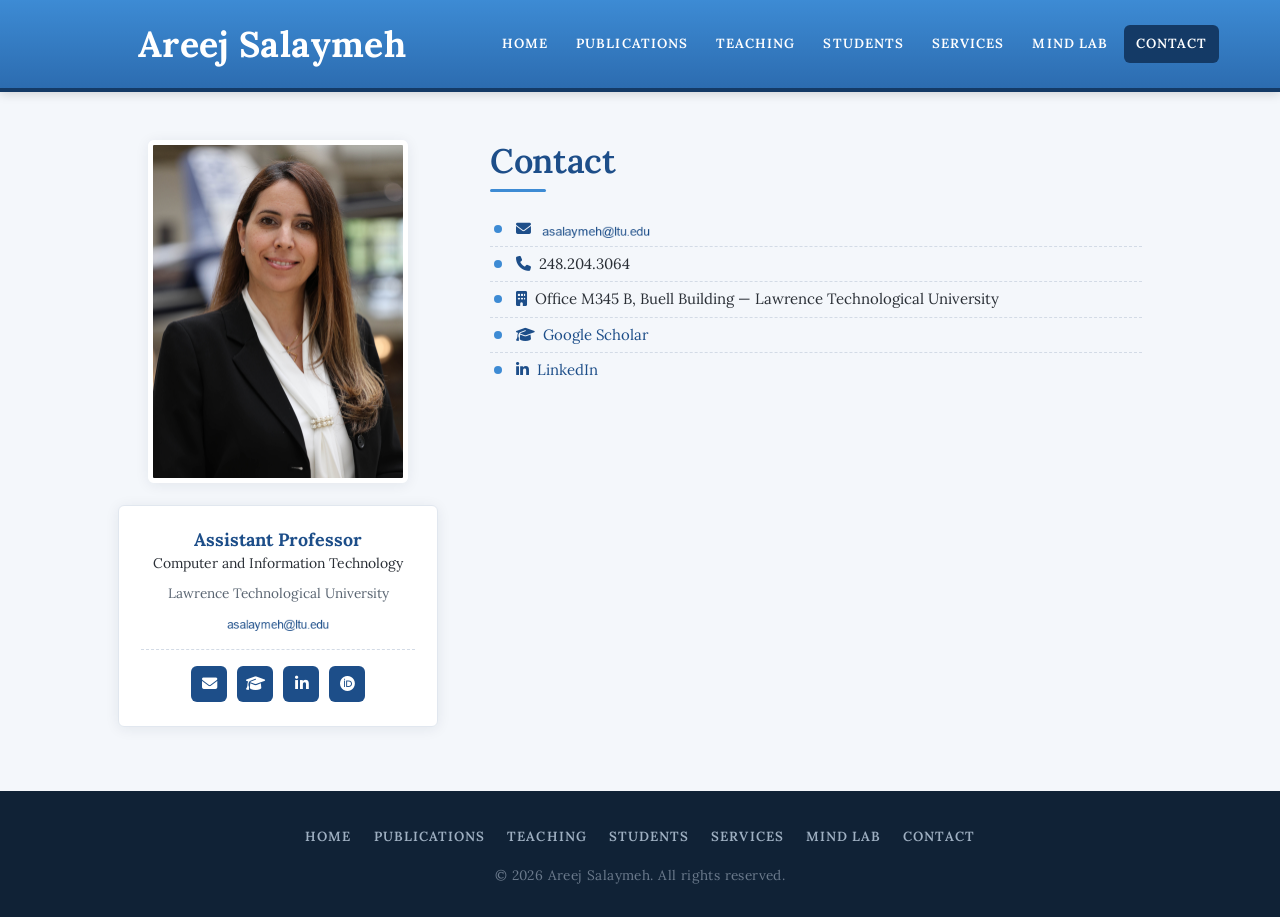
==== commit 55562ec9: "Add ORCID link to sidebar on all pages Co-Authored-By: Claude Sonnet 4.6 <noreply@anthropic.com>" ====
--- a/contact.html
+++ b/contact.html
@@ -55,6 +55,7 @@
           <a href="mailto:asalaymeh@ltu.edu" title="Email" aria-label="Email"><i class="fas fa-envelope"></i></a>
           <a href="https://scholar.google.com" target="_blank" rel="noopener" title="Google Scholar" aria-label="Google Scholar"><i class="fas fa-graduation-cap"></i></a>
           <a href="https://www.linkedin.com" target="_blank" rel="noopener" title="LinkedIn" aria-label="LinkedIn"><i class="fab fa-linkedin-in"></i></a>
+          <a href="https://orcid.org/0009-0008-3849-7223" target="_blank" rel="noopener" title="ORCID" aria-label="ORCID"><i class="fab fa-orcid"></i></a>
         </div>
       </div>
     </aside>
--- a/assets/css/style.css
+++ b/assets/css/style.css
@@ -652,6 +652,67 @@
   .director-card__links { justify-content: center; }
 }
 
+/* MIND Lab dark sidebar variant */
+.sidebar--mindlab .sidebar__photo {
+  border-radius: 50%;
+  border: 3px solid #d4a23a;
+  box-shadow: 0 0 0 6px rgba(212,162,58,0.18);
+  max-width: 150px;
+  margin-bottom: 18px;
+}
+.sidebar--mindlab .sidebar__initials {
+  border-radius: 50%;
+  border-color: #d4a23a;
+}
+.sidebar--mindlab .sidebar__card {
+  background: #16365c;
+  border-color: rgba(94,179,240,0.15);
+}
+.sidebar--mindlab .sidebar__dept { color: rgba(255,255,255,0.82); white-space: normal; }
+.sidebar--mindlab .sidebar__org  { color: rgba(255,255,255,0.48); white-space: normal; }
+.sidebar--mindlab .sidebar__social a {
+  background: rgba(255,255,255,0.1);
+  color: #5eb3f0;
+}
+.sidebar--mindlab .sidebar__social a:hover {
+  background: rgba(255,255,255,0.2);
+  color: #fff;
+  text-decoration: none;
+}
+.sidebar--mindlab a { color: #5eb3f0; }
+.sidebar--mindlab a:hover { color: #fff; }
+
+/* In the News card */
+.news-feature-card {
+  display: block;
+  border-left: 4px solid var(--blue);
+  background: linear-gradient(135deg, #eef4fb 0%, #f7faff 100%);
+  border-radius: 0 8px 8px 0;
+  padding: 16px 20px;
+  text-decoration: none;
+  transition: background 0.2s, border-color 0.2s;
+}
+.news-feature-card:hover {
+  background: linear-gradient(135deg, #ddeaf7 0%, #eef4fb 100%);
+  border-color: var(--blue-deep);
+  text-decoration: none;
+}
+.news-feature-card__label {
+  font-size: 0.75rem;
+  color: var(--blue-mid);
+  font-weight: 600;
+  letter-spacing: 0.04em;
+  text-transform: uppercase;
+  margin-bottom: 6px;
+}
+.news-feature-card__label i { margin-right: 5px; font-size: 0.7rem; }
+.news-feature-card__title {
+  font-size: 1rem;
+  font-weight: 600;
+  color: var(--blue-deep);
+  line-height: 1.4;
+}
+
 /* MIND Lab featured video */
 .lab-video-wrap {
   position: relative;
